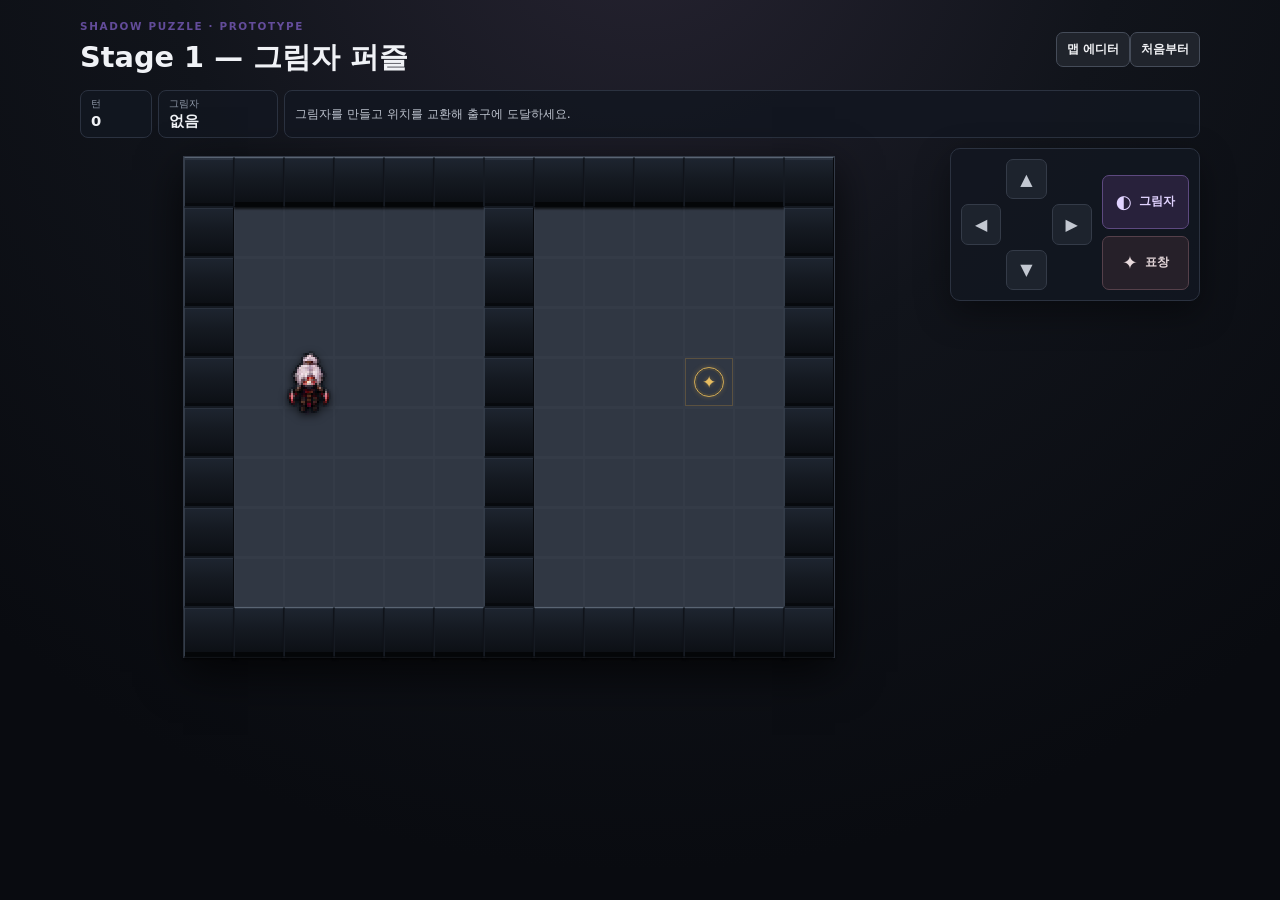
==== index.html @ 049d3476 "Center left-facing mobile sprites" ====
<!doctype html>
<html lang="ko">
<head>
  <meta charset="utf-8">
  <meta name="viewport" content="width=device-width, initial-scale=1">
  <meta name="theme-color" content="#11131a">
  <title>그림자 퍼즐 — Stage 1</title>
  <link rel="stylesheet" href="style-v30.css">
  <link rel="stylesheet" href="animation-v1.css?v=5">
  <link rel="stylesheet" href="game-ui-v1.css?v=6">
</head>
<body>
  <main class="app">
    <header>
      <div>
        <p class="eyebrow">SHADOW PUZZLE · PROTOTYPE</p>
        <h1 id="stageTitle">Stage 1 — 장애물 장벽</h1>
      </div>
      <div class="header-actions"><a class="ghost nav-link" href="editor.html">맵 에디터</a><button id="restoreStagesButton" class="ghost" hidden>기본 스테이지 복원</button><button id="resetButton" class="ghost">처음부터</button></div>
    </header>

    <section class="status" aria-live="polite">
      <div><span>턴</span><strong id="turnCount">0</strong></div>
      <div><span>그림자</span><strong id="shadowTurns">없음</strong></div>
      <div class="message" id="message">걸어서는 나갈 수 없습니다. 그림자를 만들어 보세요.</div>
    </section>

    <div class="layout">
      <section class="board-panel">
        <div id="board" class="board" role="grid" aria-label="Stage 1 격자"></div>
      </section>

      <aside class="controls">
        <section class="play-controls">
          <div class="mobile-control-deck">
            <div class="movement-side">
              <div class="movement-pad">
                <button class="move-up" data-move="up" aria-label="위로 이동">▲</button>
                <button class="move-left" data-move="left" aria-label="왼쪽으로 이동">◀</button>
                <button class="move-right" data-move="right" aria-label="오른쪽으로 이동">▶</button>
                <button class="move-down" data-move="down" aria-label="아래로 이동">▼</button>
              </div>
            </div>
            <div class="skills-side">
              <div class="skill-pad">
                <button id="shadowButton" class="primary shadow-action" aria-label="그림자 행동"><strong aria-hidden="true">◐</strong><span>그림자</span></button>
                <button id="shurikenButton" class="skill-slot shuriken-action" aria-label="바라보는 방향으로 표창 던지기"><strong aria-hidden="true">✦</strong><span>표창</span></button>
              </div>
            </div>
          </div>
          <button id="cancelShadowButton" class="cancel-shadow" hidden aria-hidden="true">생성 취소</button>
          <button id="swapButton" hidden disabled aria-hidden="true">그림자와 스왑</button>
        </section>
      </aside>
    </div>
  </main>
  <div id="gameOverModal" class="game-over-modal" hidden>
    <section class="game-over-card" role="dialog" aria-modal="true" aria-labelledby="gameOverTitle">
      <p class="eyebrow">NO ROUTE REMAINS</p>
      <h2 id="gameOverTitle">게임 오버</h2>
      <p>현재 위치와 남은 그림자 행동으로는 출구에 도달할 수 없습니다.</p>
      <div class="game-over-actions">
        <button id="restartGameButton" class="primary">재시작</button>
        <button id="endGameButton">종료</button>
      </div>
    </section>
  </div>
  <script src="game-v34.js?v=17"></script>
</body>
</html>
---- style-v30.css ----
:root{color-scheme:dark;--bg:#242936;--panel:#343b4d;--line:#596378;--text:#ffffff;--muted:#c5ccda;--purple:#9b7cff;--purple2:#5c42bd;--cyan:#5ce1e6;--gold:#ffd166;--cell:min(6.6vw,52px)}*{box-sizing:border-box}body{margin:0;min-height:100vh;background:radial-gradient(circle at 50% -20%,#62587e 0,#394052 42%,var(--bg) 82%);color:var(--text);font-family:Inter,Pretendard,"Noto Sans KR",system-ui,sans-serif}.app{width:min(1180px,94vw);margin:auto;padding:32px 0 48px}header{display:flex;align-items:end;justify-content:space-between;gap:20px;margin-bottom:20px}.eyebrow{margin:0 0 6px;color:var(--purple);font-size:.75rem;font-weight:800;letter-spacing:.16em}h1{margin:0;font-size:clamp(1.45rem,3vw,2.35rem)}button{border:1px solid var(--line);border-radius:10px;background:#465064;color:var(--text);padding:12px 14px;font:inherit;font-weight:750;cursor:pointer;transition:.15s}button:hover:not(:disabled){border-color:#777f96;transform:translateY(-1px)}button:disabled{opacity:.36;cursor:not-allowed}.ghost{background:transparent}.primary{background:linear-gradient(135deg,var(--purple2),#7659df);border-color:#9b7cff}.primary.active{box-shadow:0 0 0 3px #9b7cff44}.status{display:grid;grid-template-columns:100px 130px 1fr;gap:10px;margin-bottom:16px}.status>div{min-height:58px;padding:10px 14px;border:1px solid var(--line);border-radius:12px;background:#3a4255ee}.status span{display:block;color:var(--muted);font-size:.72rem}.status strong{font-size:1.15rem}.status .message{display:flex;align-items:center;color:#dfe3ee}.layout{display:grid;grid-template-columns:minmax(0,1fr) 300px;gap:18px}.board-panel,.controls section{border:1px solid var(--line);border-radius:16px;background:#303749f2;box-shadow:0 18px 60px #0005}.board-panel{padding:16px;overflow:auto}.board{display:grid;grid-template-columns:repeat(13,var(--cell));grid-template-rows:repeat(10,var(--cell));width:max-content;margin:auto;border:1px solid #737e94;background:#252b38}.cell{position:relative;width:var(--cell);height:var(--cell);border:1px solid #4d586d;background:#3d465a;display:grid;place-items:center}.cell.wall{background:linear-gradient(145deg,#737d91,#555f73);box-shadow:inset 0 0 0 2px #8993a7}.cell.obstacle:before{content:"";width:65%;height:65%;border-radius:8px;background:repeating-linear-gradient(45deg,#8b5e34 0 6px,#6f4628 6px 12px);border:2px solid #b9824c}.cell.goal{background:radial-gradient(circle,#ffd16688,#3d465a 68%)}.cell.goal:after{content:"✦";color:var(--gold);font-size:calc(var(--cell)*.55)}.cell.candidate{cursor:pointer;background:#625494}.cell.candidate:after{content:"";width:32%;height:32%;border:2px solid #b8a7ff;border-radius:50%;box-shadow:0 0 14px var(--purple)}.cell.invalid{background:#4a3b48}.cell.player:after,.cell.shadow:before{position:absolute;display:grid;place-items:center;border-radius:50%;font-weight:900}.cell.player:after{content:"P";width:62%;height:62%;background:var(--cyan);color:#062d30;box-shadow:0 0 18px #5ce1e688;z-index:2}.cell.shadow:before{content:"S";width:58%;height:58%;background:#8f6cff;color:white;box-shadow:0 0 18px #9b7cffaa;z-index:1}.legend{display:flex;justify-content:center;gap:18px;flex-wrap:wrap;padding-top:14px;color:var(--muted);font-size:.82rem}.legend i{display:inline-block;width:10px;height:10px;border-radius:50%;margin-right:6px}.player-dot{background:var(--cyan)}.shadow-dot{background:var(--purple)}.obstacle-dot{background:#9b693d}.goal-dot{background:var(--gold)}.controls{display:flex;flex-direction:column;gap:14px}.controls section{padding:18px}.controls h2{font-size:1rem;margin:0 0 12px}.controls p,.rules li{color:var(--muted);font-size:.8rem;line-height:1.55}.controls button{width:100%;margin-bottom:8px}.dpad{display:grid;grid-template-columns:repeat(3,1fr);gap:6px}.dpad button{margin:0;aspect-ratio:1}.dpad button:nth-child(1){grid-column:2}.dpad button:nth-child(2){grid-column:1;grid-row:2}.dpad button:nth-child(3){grid-column:2;grid-row:2}.dpad button:nth-child(4){grid-column:3;grid-row:2}.rules ul{margin:0;padding-left:18px}.cleared .board{box-shadow:0 0 45px #ffd16655}@media(max-width:820px){.layout{grid-template-columns:1fr}.controls{display:grid;grid-template-columns:1fr 1fr}.rules{grid-column:1/-1}:root{--cell:min(7vw,48px)}}@media(max-width:560px){.app{width:96vw;padding-top:18px}.status{grid-template-columns:1fr 1fr}.status .message{grid-column:1/-1}.controls{grid-template-columns:1fr}.rules{grid-column:auto}:root{--cell:7.15vw}.board-panel{padding:8px}.legend{gap:10px}header{align-items:center}}\n.header-actions{display:flex;align-items:center;gap:8px}.nav-link{display:inline-block;border:1px solid var(--line);border-radius:10px;color:var(--text);padding:12px 14px;font-weight:750;text-decoration:none;transition:.15s}.nav-link:hover{border-color:#777f96;transform:translateY(-1px)}\n\n.cell.target-cursor{z-index:3;box-shadow:inset 0 0 0 4px #ffffff,0 0 16px #ffffffaa}.cell.target-cursor:before{content:"";position:absolute;width:58%;height:58%;border:3px solid #fff;border-radius:5px;background:transparent;z-index:4;pointer-events:none}\n
.game-over-modal{position:fixed;inset:0;z-index:20;display:grid;place-items:center;padding:20px;background:#111827cc;backdrop-filter:blur(8px)}
.game-over-modal[hidden]{display:none}
.game-over-card{width:min(430px,92vw);padding:28px;border:1px solid #77839a;border-radius:18px;background:#303749;box-shadow:0 24px 80px #0008;text-align:center}
.game-over-card h2{margin:4px 0 10px;font-size:2rem}.game-over-card>p:not(.eyebrow){color:var(--muted);line-height:1.6}
.game-over-actions{display:grid;grid-template-columns:1fr 1fr;gap:10px;margin-top:22px}

.board-panel{position:relative}
.board-panel .game-over-modal{position:absolute;inset:0;z-index:20;display:grid;place-items:center;padding:20px;border-radius:16px;background:#111827d9;backdrop-filter:blur(7px)}
.board-panel .game-over-modal[hidden]{display:none}
.board-panel .game-over-card{margin:auto;transform:none}

.board-panel .game-over-modal{background:#11182773;backdrop-filter:blur(2px)}
.board-panel .game-over-card{width:calc(var(--cell)*6);height:calc(var(--cell)*4);min-width:0;padding:18px;display:flex;flex-direction:column;justify-content:center}
.board-panel .game-over-card .eyebrow{display:none}
.board-panel .game-over-card h2{margin:0 0 5px;font-size:clamp(1rem,calc(var(--cell)*.38),1.35rem)}
.board-panel .game-over-card>p:not(.eyebrow){margin:0;color:var(--muted);font-size:clamp(.63rem,calc(var(--cell)*.18),.76rem);line-height:1.3}
.board-panel .game-over-actions{grid-template-columns:1fr 1fr;gap:6px;margin-top:9px}
.board-panel .game-over-actions button{padding:7px 5px;border-radius:7px;font-size:clamp(.65rem,calc(var(--cell)*.19),.8rem)}

.control-pad{display:grid;grid-template-columns:repeat(3,1fr);grid-template-rows:repeat(3,1fr);gap:7px;width:100%;max-width:260px;margin:0 auto 10px}
.control-pad button{margin:0;min-width:0;aspect-ratio:1;padding:8px;font-size:1.05rem;touch-action:manipulation}
.control-pad .move-up{grid-column:2;grid-row:1}
.control-pad .move-left{grid-column:1;grid-row:2}
.control-pad .shadow-action{grid-column:2;grid-row:2;font-size:.78rem;line-height:1.2}
.control-pad .move-right{grid-column:3;grid-row:2}
.control-pad .move-down{grid-column:2;grid-row:3}
.play-controls .cancel-shadow{margin-top:2px}
@media(max-width:820px){.controls{display:block}.controls .play-controls{max-width:430px;margin:0 auto 14px}.control-pad{max-width:310px}.control-pad button{font-size:1.25rem}.control-pad .shadow-action{font-size:.9rem}.controls .rules{max-width:430px;margin:auto}}
@media(max-width:560px){.control-pad{width:min(78vw,300px);gap:8px}.control-pad button{min-height:58px}.play-controls{padding:14px!important}}

.mobile-control-deck{display:grid;grid-template-columns:1fr 1fr;gap:18px;align-items:end;padding:10px;border:1px solid var(--line);border-radius:14px;background:#283043}
.movement-side,.skills-side{min-width:0}.control-label{display:block;margin-bottom:7px;color:var(--muted);font-size:.72rem;text-align:center}
.movement-pad{display:grid;grid-template-columns:repeat(3,1fr);grid-template-rows:repeat(3,1fr);gap:5px;max-width:210px;margin:auto}
.movement-pad button{margin:0;padding:6px;aspect-ratio:1;min-width:0;touch-action:manipulation}
.movement-pad .move-up{grid-column:2;grid-row:1}.movement-pad .move-left{grid-column:1;grid-row:2}.movement-pad .move-right{grid-column:3;grid-row:2}.movement-pad .move-down{grid-column:2;grid-row:3}
.skill-pad{display:grid;grid-template-columns:repeat(2,1fr);grid-template-rows:repeat(2,1fr);gap:8px;max-width:180px;margin:auto}
.skill-pad button{margin:0;padding:6px;aspect-ratio:1;min-width:0;touch-action:manipulation}
.skill-pad .shadow-action{display:flex;flex-direction:column;align-items:center;justify-content:center;gap:2px;font-size:.7rem;line-height:1.1}
.skill-pad .shadow-action strong{font-size:1rem}.skill-pad .shadow-action span{font-size:.67rem}
.skill-pad .locked{background:#343b49;color:#727b8e;border-style:dashed;opacity:.55}
@media(max-width:820px){.controls .play-controls{max-width:640px}.mobile-control-deck{gap:clamp(18px,9vw,70px);padding:14px clamp(12px,5vw,34px)}.movement-pad{max-width:230px}.skill-pad{max-width:200px}}
@media(max-width:560px){.mobile-control-deck{gap:24px;padding:12px 14px}.movement-pad{width:38vw}.skill-pad{width:32vw;gap:7px}.movement-pad button{min-height:0;font-size:1rem}.skill-pad button{min-height:0}.play-controls>p{text-align:center}}

.cell.player:after{content:"";width:94%;height:94%;border-radius:0;background:transparent url("assets/player.png") center/contain no-repeat;box-shadow:none;image-rendering:pixelated;filter:drop-shadow(0 2px 4px #0009)}

/* Stage palette: teal floor separates the black, white, and red character sprite. */
.board{background:#18343b;border-color:#6f9aa0}
.cell{background:#3f7479;border-color:#5e8f93}
.cell.wall{background:linear-gradient(145deg,#304b57,#1c3039);box-shadow:inset 0 0 0 2px #466572}
.cell.goal{background:radial-gradient(circle,#ffd166a8,#3f7479 68%)}
.cell.candidate{background:#665aa0}
.cell.invalid{background:#55444e}

.cell.shadow:before{content:"";width:94%;height:94%;border-radius:0;background:transparent url("assets/shadow.png") center/contain no-repeat;box-shadow:none;image-rendering:pixelated;filter:drop-shadow(0 2px 5px #32105ccc)}

.cell.shadow:before{display:none!important;content:none!important}
.cell .entity-sprite{position:absolute;inset:3%;width:94%;height:94%;object-fit:contain;z-index:2;pointer-events:none;user-select:none;image-rendering:pixelated}
.cell .shadow-sprite{filter:drop-shadow(0 2px 5px #32105ccc)}

/* Brighter, more saturated stage palette. */
.board{background:#236879;border-color:#9ad9dc}
.cell{background:#58aeb2;border-color:#82c8ca}
.cell.wall{background:linear-gradient(145deg,#4d8191,#285666);box-shadow:inset 0 0 0 2px #69a0ad}
.cell.goal{background:radial-gradient(circle,#ffe07abf,#58aeb2 68%)}
.cell.candidate{background:#8069cf;border-color:#ad9bea}
.cell.invalid{background:#765763;border-color:#9b7883}

/* Light gameplay theme: removes the overall dark-filter impression. */
:root{--bg:#dcebef;--panel:#edf6f7;--line:#9ebbc2;--text:#17242d;--muted:#526a75}
body{background:radial-gradient(circle at 50% -20%,#ffffff 0,#dcecef 48%,#c9dde2 100%);color:var(--text)}
.status>div,.board-panel,.controls section{background:#edf6f7f2;border-color:#a7c5ca;box-shadow:0 12px 35px #56768026}
.status .message{color:#263a44}
button,.nav-link{background:#d7e7ea;color:#20313a;border-color:#9db9bf}
button:hover:not(:disabled),.nav-link:hover{border-color:#638892}
.ghost{background:#eef7f8}
.board-panel{background:#e4f2f3}
.board{background:#3c8d98;border-color:#bfe8e8;box-shadow:0 8px 24px #315e6826}
.cell{background:#80d1ce;border-color:#a9e2df}
.cell.wall{background:linear-gradient(145deg,#75aebb,#527f8d);box-shadow:inset 0 0 0 2px #94c5ce}
.cell.goal{background:radial-gradient(circle,#ffe584e6,#80d1ce 70%)}
.cell.candidate{background:#a38ae6;border-color:#c9b9f2}
.cell.invalid{background:#a77b86;border-color:#c69da6}
.mobile-control-deck{background:#d8e9eb;border-color:#a6c2c7}
.skill-pad .locked{background:#c6d8dc;color:#789099}
.legend{color:#526a75}

html,body{background:transparent!important}
.board-panel{background:transparent!important;box-shadow:none!important}

/* Restore the light page and board panel backgrounds. */
html{background:#c9dde2!important}
body{background:radial-gradient(circle at 50% -20%,#ffffff 0,#dcecef 48%,#c9dde2 100%)!important}
.board-panel{background:#e4f2f3!important;box-shadow:0 12px 35px #56768026!important}

/* Explicit render order: player > shadow > goal > obstacle > wall > floor. */
.cell{position:relative;z-index:1}
.cell.wall{z-index:2}
.cell.obstacle{z-index:3}
.cell.goal{z-index:4}
.cell.shadow{z-index:5}
.cell.player{z-index:6}
.cell.obstacle:before{z-index:31}
.cell.goal:after{z-index:41}
.cell .shadow-sprite{z-index:51}
.cell.player:after{z-index:61}
.cell.target-cursor{z-index:7}

/* Grid cells use disabled only to block clicks; they must remain fully opaque. */
.board .cell:disabled{opacity:1}
.board .cell.player:after,.board .cell .entity-sprite,.board .cell.goal:after,.board .cell.obstacle:before{opacity:1}

/* Neutral dark-dungeon palette. */
:root{--bg:#0e1015;--panel:#1b1f28;--line:#3b414d;--text:#f1f2f5;--muted:#a7adba}
html{background:#0e1015!important}
body{background:radial-gradient(circle at 50% -15%,#292633 0,#171920 42%,#0e1015 100%)!important;color:var(--text)}
.status>div,.controls section{background:#1b1f28f2;border-color:#3b414d;box-shadow:0 14px 38px #0006}
.status .message{color:#e1e3e8}
.board-panel{background:#171a21!important;border-color:#3b414d!important;box-shadow:0 18px 55px #0008!important}
.board{background:#090b0f;border-color:#505765;box-shadow:0 10px 30px #0009}
.cell{background:#383d48;border-color:#4b515e}
.cell.wall{background:linear-gradient(145deg,#292e38,#15181e);box-shadow:inset 0 0 0 2px #343a45}
.cell.obstacle:before{background:repeating-linear-gradient(45deg,#85552f 0 6px,#5e3922 6px 12px);border-color:#b87a43;box-shadow:0 2px 7px #0008}
.cell.goal{background:radial-gradient(circle,#d6a83d99,#383d48 68%)}
.cell.goal:after{color:#ffd56a;text-shadow:0 0 10px #d99a31}
.cell.candidate{background:#5b468d;border-color:#846cc0}
.cell.invalid{background:#49373d;border-color:#664950}
button,.nav-link{background:#292e38;color:#f1f2f5;border-color:#454c59}
button:hover:not(:disabled),.nav-link:hover{border-color:#7b8495}
.ghost{background:#20242c}
.mobile-control-deck{background:#151920;border-color:#383e49}
.skill-pad .locked{background:#242933;color:#697181;border-color:#414754}
.legend,.controls p,.rules li{color:#a7adba}

.cell.obstacle:before{display:none!important;content:none!important}
.cell .obstacle-sprite{inset:5%;width:90%;height:90%;z-index:31;filter:drop-shadow(0 3px 4px #0009)}

.cell.goal:after{display:none!important;content:none!important}
.cell .goal-sprite{inset:2%;width:96%;height:96%;z-index:41;filter:drop-shadow(0 0 7px #ffb000aa)}
.legend .legend-sprite{width:28px;height:28px;margin-right:6px;object-fit:contain;vertical-align:middle;border-radius:0;image-rendering:pixelated}
.legend span{display:inline-flex;align-items:center}


/* v30: increase wall/floor separation while preserving the neutral dungeon palette. */
.board{
  background:#07090d;
  border-color:#5b6370;
}
.cell{
  background:#424955;
  border-color:#596270;
  box-shadow:inset 0 1px 0 #65707d33;
}
.cell.wall{
  background:linear-gradient(145deg,#1d222a 0%,#0b0e13 72%);
  border-color:#303640;
  box-shadow:
    inset 0 0 0 2px #2d343e,
    inset 0 3px 0 #414955,
    0 3px 7px #000b;
}
.cell.goal{
  background:radial-gradient(circle,#d6a83d99,#424955 68%);
}
---- animation-v1.css ----
/* Sprite and effect layers for v34. The board tiles remain static underneath. */
.board{
  position:relative;
  isolation:isolate;
}
.entity-layer,.effect-layer{
  position:absolute;
  inset:0;
  pointer-events:none;
}
.entity-layer{z-index:80}
.effect-layer{z-index:90;overflow:visible}

.actor,.cell-effect,.projectile{
  position:absolute;
  width:var(--cell);
  height:var(--cell);
  background-repeat:no-repeat;
  image-rendering:pixelated;
  transform-origin:center;
  will-change:transform,opacity,background-position;
  pointer-events:none;
}
.actor{
  z-index:2;
  image-rendering:pixelated;
  filter:drop-shadow(0 2px 4px #000b);
}
.shadow-actor{
  z-index:1;
  opacity:.82;
  filter:grayscale(1) sepia(1) hue-rotate(222deg) saturate(5.5) brightness(.73) drop-shadow(0 2px 6px #6b2bbdcc);
}
.shadow-legend{
  opacity:.82;
  filter:grayscale(1) sepia(1) hue-rotate(222deg) saturate(5.5) brightness(.73) drop-shadow(0 1px 3px #6b2bbdcc);
}
.cell-effect{z-index:5}
.projectile{z-index:6}

.idle-animation{
  animation:none;
  background-position-x:0%!important;
}
.manual-animation{animation:none!important}
@keyframes swap-flicker{
  0%,100%{opacity:1;transform:scale(1)}
  45%{opacity:.12;transform:scale(.72)}
  55%{opacity:.18;transform:scale(1.12)}
}
.swap-flicker{animation:swap-flicker 240ms ease-in-out both!important}

/* Disable the legacy single-image player; v34 draws actors in the entity layer. */
.cell.player:after,.cell.shadow:before{display:none!important;content:none!important}

.skill-pad .shuriken-action{
  display:flex;
  flex-direction:column;
  align-items:center;
  justify-content:center;
  gap:2px;
  background:linear-gradient(135deg,#702b35,#a83943);
  border-color:#cf5962;
  color:#fff;
  font-size:.7rem;
  line-height:1.1;
}
.skill-pad .shuriken-action strong{font-size:1rem}
.skill-pad .shuriken-action span{font-size:.67rem}

@media(prefers-reduced-motion:reduce){
  .idle-animation{animation:none}
  .swap-flicker{animation-duration:1ms!important}
}
---- game-ui-v1.css ----
:root{
  --bg:#090b10;
  --panel:#121620;
  --line:#2b3240;
  --text:#f0f2f6;
  --muted:#8f98a8;
  --purple:#9a72ee;
  --purple2:#50388f;
  --gold:#e5b84f;
  --cell:min(4.4vw,50px);
}

html{background:#090b10!important}
body{
  background:
    radial-gradient(circle at 50% -12%,#262331 0,#11141b 40%,#090b10 82%)!important;
  color:var(--text);
}
.app{width:min(1120px,96vw);padding:20px 0 32px}
header{align-items:center;margin-bottom:12px}
.eyebrow{font-size:.65rem;color:#9a72ee99}
h1{font-size:clamp(1.15rem,2.4vw,1.8rem)}
.header-actions{gap:6px}
.header-actions button,.header-actions .nav-link{padding:8px 10px;border-radius:7px;font-size:.78rem}

.status{
  grid-template-columns:72px 120px minmax(0,1fr);
  gap:6px;
  margin-bottom:10px;
}
.status>div{
  min-height:42px;
  padding:6px 10px;
  border-color:#2b3240;
  border-radius:8px;
  background:#121620e8;
  box-shadow:none;
}
.status span{font-size:.64rem}
.status strong{font-size:.92rem}
.status .message{font-size:.78rem;color:#bdc3ce;white-space:nowrap;overflow:hidden;text-overflow:ellipsis}

.layout{grid-template-columns:minmax(0,1fr) 250px;gap:12px;align-items:start}
.board-panel{
  padding:8px!important;
  overflow:visible;
  border:0!important;
  border-radius:8px!important;
  background:transparent!important;
  box-shadow:none!important;
}
.board{
  border:1px solid #343b48;
  background:#080a0e;
  box-shadow:0 14px 42px #000b;
}
.cell{
  border:1px solid #343b47;
  border-radius:0;
  background:#303743;
  box-shadow:inset 0 1px 0 #7a84920d;
}
.cell.wall{
  border-color:#151a22;
  background:linear-gradient(180deg,#1e2530 0,#151a22 42%,#0b0e13 100%);
  box-shadow:inset 0 1px 0 #6671802e,inset 0 -3px 0 #05070a99;
}
.cell.wall-edge-top{border-top-color:#596473;box-shadow:inset 0 2px 0 #5864743d,inset 0 -3px 0 #05070a99}
.cell.wall-edge-bottom{border-bottom-color:#05070a;box-shadow:inset 0 1px 0 #6671802e,inset 0 -4px 0 #030406cc,0 2px 2px #000b}
.cell.wall-edge-left{border-left-color:#343d4a}
.cell.wall-edge-right{border-right-color:#07090d}

/* One-tile goal: a quiet gold rune cut into the same stone as the floor. */
.cell.goal{background:#303743;box-shadow:inset 0 0 0 1px #9b783e66}
.cell.goal:before{
  content:""!important;
  display:block!important;
  position:absolute;
  z-index:20;
  width:58%;height:58%;
  border:1px solid #d7ae55;
  border-radius:50%;
  background:radial-gradient(circle,#e8c36930 0 15%,transparent 18% 100%);
  box-shadow:0 0 5px #d2a64b4d,inset 0 0 0 2px #8b6c3138;
}
.cell.goal:after{
  content:"✦"!important;
  display:grid!important;
  place-items:center;
  position:absolute;
  z-index:21;
  width:100%;height:100%;
  color:#e7bd61;
  background:transparent!important;
  font-size:calc(var(--cell)*.34);
  text-shadow:0 0 4px #d6a74866;
}

.cell.candidate{
  border-color:#4b4166;
  background:#303743;
  box-shadow:inset 0 0 0 999px #9569dd26;
}
.cell.candidate:not(.goal):after{display:none!important;content:none!important}
.cell.invalid{background:#292f3a;border-color:#333a46}
.cell.target-cursor{
  z-index:7;
  border-color:#c3a5ff;
  background:#3b3650;
  box-shadow:inset 0 0 0 1px #c3a5ff,inset 0 0 0 999px #9569dd38,0 0 7px #9968e675;
}
.cell.target-cursor:not(.goal):before{display:none!important;content:none!important}

/* Sprites are visual overlays: logical occupancy remains exactly one tile. */
.actor{
  width:64px;
  height:64px;
  margin-left:calc(var(--cell)/2 - 32px);
  margin-top:calc(var(--cell) - 56px);
  transform-origin:32px 56px;
  image-rendering:pixelated;
  filter:drop-shadow(0 3px 4px #000c);
}
.shadow-actor{
  opacity:1;
  filter:grayscale(1) sepia(1) hue-rotate(222deg) saturate(5.2) brightness(.75) drop-shadow(0 3px 6px #7437c9b8);
}

.cell .obstacle-sprite{inset:4%;width:92%;height:92%;filter:brightness(1.16) saturate(.72) drop-shadow(0 3px 2px #000b)}
.cell.player,.cell.shadow{z-index:1}

.controls{gap:0}
.controls section{
  padding:10px;
  border-color:#2b3240;
  border-radius:10px;
  background:#121620e8;
  box-shadow:0 12px 34px #0006;
}
.mobile-control-deck{
  grid-template-columns:1.2fr .8fr;
  gap:10px;
  padding:0;
  border:0;
  border-radius:0;
  background:transparent;
}
.movement-pad{max-width:168px;gap:5px}
.movement-pad button,.skill-pad button{
  border-color:#343b48;
  border-radius:7px;
  background:#1d232d;
  box-shadow:none;
}
.movement-pad button{color:#c3c8d1}
.movement-pad button{touch-action:none;user-select:none;-webkit-user-select:none;-webkit-touch-callout:none}
.skill-pad{grid-template-columns:1fr;grid-template-rows:1fr 1fr;max-width:92px;gap:7px}
.skill-pad .shadow-action,.skill-pad .shuriken-action{
  aspect-ratio:auto;
  min-height:54px;
  flex-direction:row;
  gap:7px;
  font-size:.76rem;
}
.skill-pad .shadow-action{background:#28213b;border-color:#5d497f;color:#e1d3ff}
.skill-pad .shadow-action.active{
  border-color:#b792ff;
  background:#392958;
  box-shadow:0 0 0 1px #a87cff,0 0 12px #8c5dde66;
}
.skill-pad .shuriken-action{background:#262029;border-color:#55404a;color:#e8dadd}
.skill-pad .shadow-action strong,.skill-pad .shuriken-action strong{font-size:1.15rem}
.skill-pad .shadow-action span,.skill-pad .shuriken-action span{font-size:.72rem}
.cancel-shadow{display:none!important}

@media(max-width:820px){
  :root{--cell:min(calc((100vw - 20px)/13),48px)}
  .actor{
    width:32px;
    height:32px;
    margin-left:calc(var(--cell)/2 - 16px);
    margin-top:calc(var(--cell) - 32px);
    transform-origin:16px 28px;
  }
  .actor.facing-left{margin-left:calc(var(--cell)/2 - 18px)}
  .app{width:100%;padding:12px 6px 20px}
  header{padding:0 4px}
  .layout{grid-template-columns:1fr;gap:8px}
  .board-panel{padding:4px!important}
  .controls .play-controls{width:min(390px,94vw);max-width:none;margin:0 auto}
  .mobile-control-deck{gap:22px;padding:0 14px}
  .movement-pad{width:min(37vw,158px)}
  .skill-pad{width:min(24vw,92px)}
}

@media(max-width:560px){
  :root{--cell:calc((100vw - 18px)/13)}
  .app{width:100%;padding-top:8px}
  header{margin-bottom:8px}
  .eyebrow{display:none}
  h1{font-size:1.02rem}
  .header-actions .nav-link{display:none}
  .status{grid-template-columns:58px 104px minmax(0,1fr);padding:0 3px;margin-bottom:5px}
  .status>div{min-height:36px;padding:4px 7px}
  .status span{font-size:.58rem}
  .status strong{font-size:.76rem}
  .status .message{grid-column:auto;font-size:.68rem}
  .board-panel{padding:0!important}
  .controls .play-controls{padding:8px 10px!important;margin-top:4px}
  .mobile-control-deck{gap:clamp(14px,8vw,34px);padding:0 12px}
  .movement-pad{width:34vw;max-width:140px}
  .movement-pad button{font-size:.82rem}
  .skill-pad{width:23vw;max-width:88px}
  .skill-pad .shadow-action,.skill-pad .shuriken-action{min-height:46px}
}
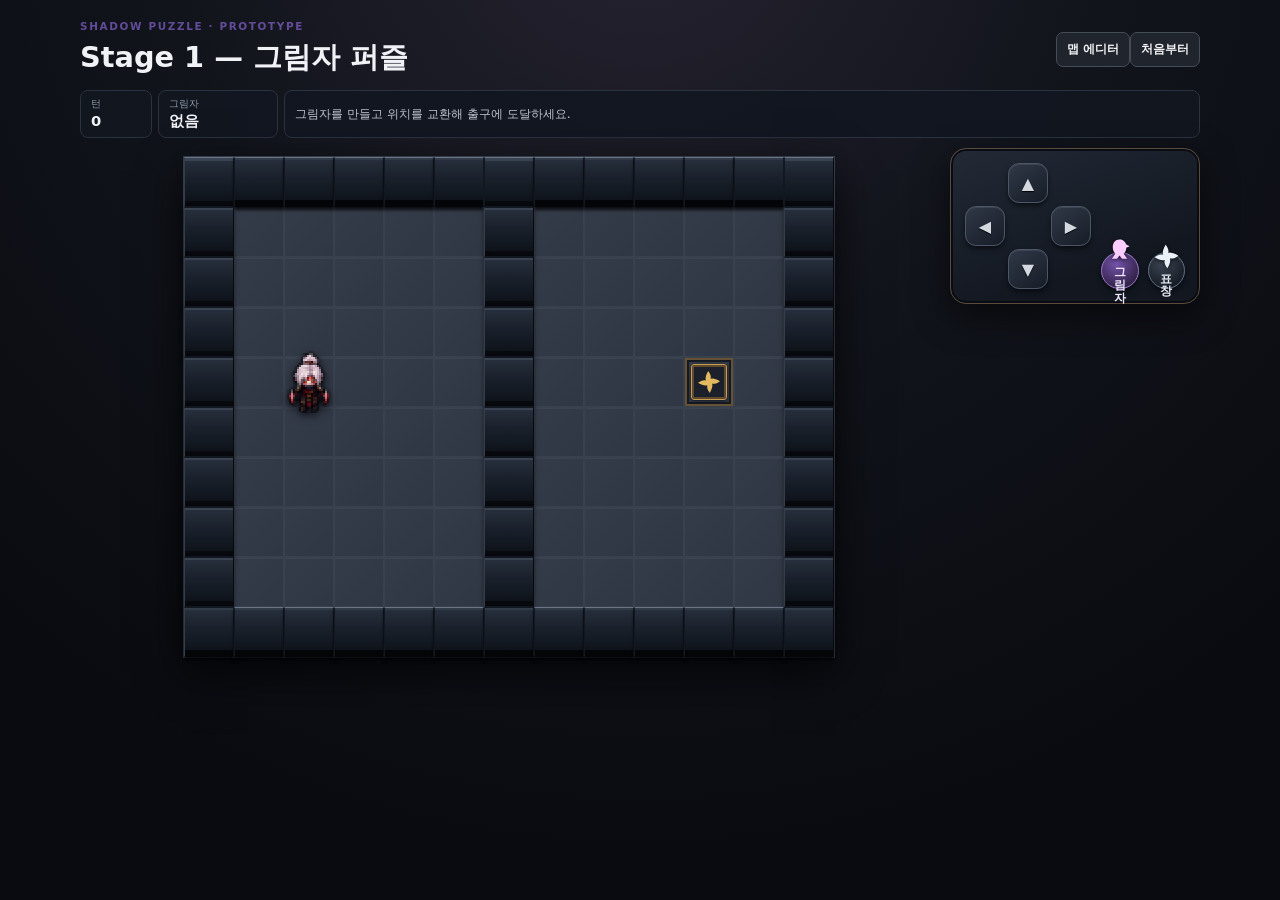
==== commit 3a970167: "Unify dungeon art and console-style controls" ====
--- a/index.html
+++ b/index.html
@@ -7,7 +7,7 @@
   <title>그림자 퍼즐 — Stage 1</title>
   <link rel="stylesheet" href="style-v30.css">
   <link rel="stylesheet" href="animation-v1.css?v=5">
-  <link rel="stylesheet" href="game-ui-v1.css?v=6">
+  <link rel="stylesheet" href="game-ui-v1.css?v=7">
 </head>
 <body>
   <main class="app">
@@ -43,8 +43,8 @@
             </div>
             <div class="skills-side">
               <div class="skill-pad">
-                <button id="shadowButton" class="primary shadow-action" aria-label="그림자 행동"><strong aria-hidden="true">◐</strong><span>그림자</span></button>
-                <button id="shurikenButton" class="skill-slot shuriken-action" aria-label="바라보는 방향으로 표창 던지기"><strong aria-hidden="true">✦</strong><span>표창</span></button>
+                <button id="shadowButton" class="primary shadow-action" aria-label="그림자 행동"><img class="skill-icon" src="assets/icons/shadow-mark.svg" alt=""><span>그림자</span></button>
+                <button id="shurikenButton" class="skill-slot shuriken-action" aria-label="바라보는 방향으로 표창 던지기"><img class="skill-icon" src="assets/icons/shuriken-mark.svg" alt=""><span>표창</span></button>
               </div>
             </div>
           </div>
@@ -65,6 +65,6 @@
       </div>
     </section>
   </div>
-  <script src="game-v34.js?v=17"></script>
+  <script src="game-v34.js?v=18"></script>
 </body>
 </html>
--- a/game-ui-v1.css
+++ b/game-ui-v1.css
@@ -55,45 +55,45 @@
   box-shadow:0 14px 42px #000b;
 }
 .cell{
-  border:1px solid #343b47;
+  border:1px solid #39414f;
   border-radius:0;
-  background:#303743;
-  box-shadow:inset 0 1px 0 #7a84920d;
+  background:linear-gradient(135deg,#343c49,#303744);
+  box-shadow:inset 0 1px 0 #8993a016;
 }
 .cell.wall{
-  border-color:#151a22;
-  background:linear-gradient(180deg,#1e2530 0,#151a22 42%,#0b0e13 100%);
-  box-shadow:inset 0 1px 0 #6671802e,inset 0 -3px 0 #05070a99;
-}
-.cell.wall-edge-top{border-top-color:#596473;box-shadow:inset 0 2px 0 #5864743d,inset 0 -3px 0 #05070a99}
-.cell.wall-edge-bottom{border-bottom-color:#05070a;box-shadow:inset 0 1px 0 #6671802e,inset 0 -4px 0 #030406cc,0 2px 2px #000b}
+  border-color:#121720;
+  background:linear-gradient(180deg,#27303d 0,#1b222d 38%,#0c1017 100%);
+  box-shadow:inset 0 2px 0 #7783943d,inset 0 -5px 0 #05070acc,0 3px 4px #0009;
+}
+.cell.wall-edge-top{border-top-color:#687587;box-shadow:inset 0 3px 0 #7b87983d,inset 0 -5px 0 #05070acc}
+.cell.wall-edge-bottom{border-bottom-color:#030509;box-shadow:inset 0 2px 0 #6671802e,inset 0 -6px 0 #030406e6,0 3px 3px #000c}
 .cell.wall-edge-left{border-left-color:#343d4a}
 .cell.wall-edge-right{border-right-color:#07090d}
 
 /* One-tile goal: a quiet gold rune cut into the same stone as the floor. */
-.cell.goal{background:#303743;box-shadow:inset 0 0 0 1px #9b783e66}
+.cell.goal{background:linear-gradient(135deg,#343c49,#303744);box-shadow:inset 0 0 0 2px #9b783e99,inset 0 0 0 4px #141923}
 .cell.goal:before{
   content:""!important;
   display:block!important;
   position:absolute;
   z-index:20;
-  width:58%;height:58%;
-  border:1px solid #d7ae55;
-  border-radius:50%;
-  background:radial-gradient(circle,#e8c36930 0 15%,transparent 18% 100%);
-  box-shadow:0 0 5px #d2a64b4d,inset 0 0 0 2px #8b6c3138;
+  width:72%;height:72%;
+  border:1px solid #c99d4d;
+  border-radius:3px;
+  background:#1b202a;
+  box-shadow:inset 0 0 0 2px #5f4a2d,0 1px 3px #0009;
 }
 .cell.goal:after{
-  content:"✦"!important;
-  display:grid!important;
-  place-items:center;
+  content:""!important;
+  display:block!important;
   position:absolute;
   z-index:21;
-  width:100%;height:100%;
-  color:#e7bd61;
-  background:transparent!important;
-  font-size:calc(var(--cell)*.34);
-  text-shadow:0 0 4px #d6a74866;
+  width:48%;height:48%;
+  color:#e3b85e;
+  background:#e3b85e!important;
+  -webkit-mask:url("assets/icons/shuriken-mark.svg") center/contain no-repeat;
+  mask:url("assets/icons/shuriken-mark.svg") center/contain no-repeat;
+  filter:drop-shadow(0 0 2px #d6a74855);
 }
 
 .cell.candidate{
@@ -126,16 +126,17 @@
   filter:grayscale(1) sepia(1) hue-rotate(222deg) saturate(5.2) brightness(.75) drop-shadow(0 3px 6px #7437c9b8);
 }
 
-.cell .obstacle-sprite{inset:4%;width:92%;height:92%;filter:brightness(1.16) saturate(.72) drop-shadow(0 3px 2px #000b)}
+.cell .obstacle-sprite{inset:1%;width:98%;height:98%;filter:drop-shadow(0 3px 2px #000c)}
 .cell.player,.cell.shadow{z-index:1}
 
 .controls{gap:0}
 .controls section{
-  padding:10px;
-  border-color:#2b3240;
-  border-radius:10px;
-  background:#121620e8;
-  box-shadow:0 12px 34px #0006;
+  position:relative;
+  padding:14px;
+  border:1px solid #5a4b3d;
+  border-radius:16px;
+  background:linear-gradient(160deg,#232a36,#121720 72%);
+  box-shadow:inset 0 0 0 2px #090c12,0 12px 34px #0008;
 }
 .mobile-control-deck{
   grid-template-columns:1.2fr .8fr;
@@ -145,33 +146,38 @@
   border-radius:0;
   background:transparent;
 }
-.movement-pad{max-width:168px;gap:5px}
+.movement-pad{max-width:168px;gap:3px}
 .movement-pad button,.skill-pad button{
-  border-color:#343b48;
-  border-radius:7px;
-  background:#1d232d;
-  box-shadow:none;
-}
-.movement-pad button{color:#c3c8d1}
+  border-color:#4b5666;
+  border-radius:11px;
+  background:linear-gradient(145deg,#303847,#171d27);
+  box-shadow:inset 0 1px 0 #8b95a52e,0 3px 5px #0008;
+}
+.movement-pad button{color:#d4d8df;text-shadow:0 1px 1px #000}
+.movement-pad button:active{transform:translateY(1px);background:#3a4454;box-shadow:inset 0 2px 4px #0008}
 .movement-pad button{touch-action:none;user-select:none;-webkit-user-select:none;-webkit-touch-callout:none}
-.skill-pad{grid-template-columns:1fr;grid-template-rows:1fr 1fr;max-width:92px;gap:7px}
+.skill-pad{grid-template-columns:repeat(2,1fr);grid-template-rows:1fr;max-width:190px;gap:9px}
 .skill-pad .shadow-action,.skill-pad .shuriken-action{
-  aspect-ratio:auto;
-  min-height:54px;
-  flex-direction:row;
-  gap:7px;
+  aspect-ratio:1;
+  min-height:0;
+  border-radius:50%;
+  flex-direction:column;
+  gap:3px;
   font-size:.76rem;
 }
-.skill-pad .shadow-action{background:#28213b;border-color:#5d497f;color:#e1d3ff}
+.skill-pad .shadow-action{background:radial-gradient(circle at 40% 30%,#7653ac,#35254e 70%);border-color:#9a78c7;color:#efe7ff}
 .skill-pad .shadow-action.active{
   border-color:#b792ff;
   background:#392958;
   box-shadow:0 0 0 1px #a87cff,0 0 12px #8c5dde66;
 }
-.skill-pad .shuriken-action{background:#262029;border-color:#55404a;color:#e8dadd}
+.skill-pad .shuriken-action{background:radial-gradient(circle at 40% 30%,#3b4553,#181e27 72%);border-color:#637081;color:#e8edf3}
 .skill-pad .shadow-action strong,.skill-pad .shuriken-action strong{font-size:1.15rem}
 .skill-pad .shadow-action span,.skill-pad .shuriken-action span{font-size:.72rem}
 .cancel-shadow{display:none!important}
+.skill-icon{width:27px;height:27px;display:block;color:inherit;object-fit:contain;filter:drop-shadow(0 1px 1px #000b)}
+.shadow-action .skill-icon{filter:brightness(0) saturate(100%) invert(82%) sepia(22%) saturate(1024%) hue-rotate(209deg) brightness(106%) drop-shadow(0 1px 2px #000b)}
+.shuriken-action .skill-icon{filter:brightness(0) saturate(100%) invert(91%) sepia(8%) saturate(187%) hue-rotate(176deg) brightness(102%) drop-shadow(0 1px 2px #000b)}
 
 @media(max-width:820px){
   :root{--cell:min(calc((100vw - 20px)/13),48px)}
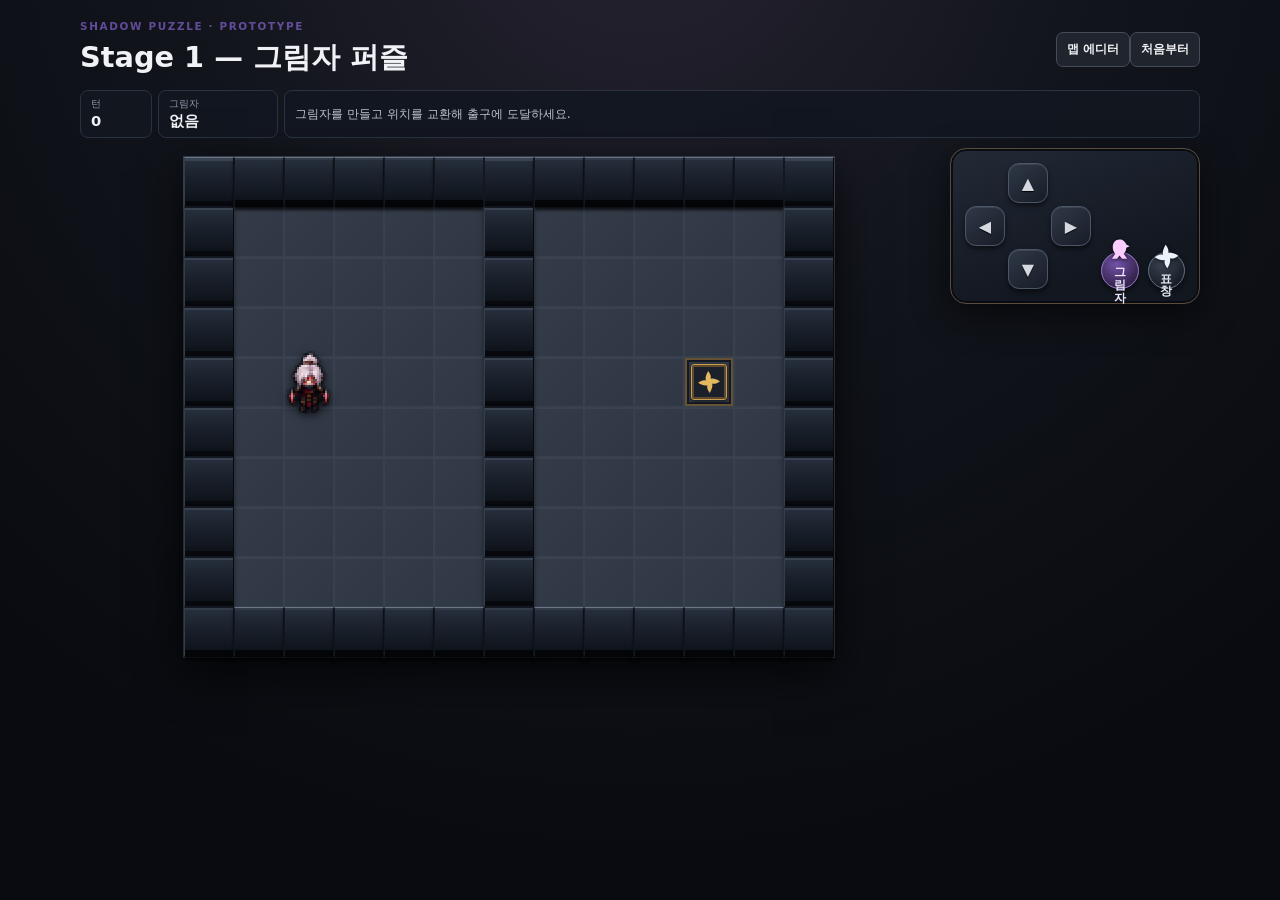
==== commit 40fd6f53: "Balance mobile console control proportions" ====
--- a/index.html
+++ b/index.html
@@ -7,7 +7,7 @@
   <title>그림자 퍼즐 — Stage 1</title>
   <link rel="stylesheet" href="style-v30.css">
   <link rel="stylesheet" href="animation-v1.css?v=5">
-  <link rel="stylesheet" href="game-ui-v1.css?v=7">
+  <link rel="stylesheet" href="game-ui-v1.css?v=8">
 </head>
 <body>
   <main class="app">
--- a/game-ui-v1.css
+++ b/game-ui-v1.css
@@ -194,9 +194,9 @@
   .layout{grid-template-columns:1fr;gap:8px}
   .board-panel{padding:4px!important}
   .controls .play-controls{width:min(390px,94vw);max-width:none;margin:0 auto}
-  .mobile-control-deck{gap:22px;padding:0 14px}
-  .movement-pad{width:min(37vw,158px)}
-  .skill-pad{width:min(24vw,92px)}
+  .mobile-control-deck{grid-template-columns:.9fr 1.1fr;gap:18px;padding:4px 14px}
+  .movement-pad{width:min(35vw,148px)}
+  .skill-pad{width:min(40vw,166px)}
 }
 
 @media(max-width:560px){
@@ -213,9 +213,8 @@
   .status .message{grid-column:auto;font-size:.68rem}
   .board-panel{padding:0!important}
   .controls .play-controls{padding:8px 10px!important;margin-top:4px}
-  .mobile-control-deck{gap:clamp(14px,8vw,34px);padding:0 12px}
+  .mobile-control-deck{gap:clamp(10px,4vw,18px);padding:3px 8px}
   .movement-pad{width:34vw;max-width:140px}
   .movement-pad button{font-size:.82rem}
-  .skill-pad{width:23vw;max-width:88px}
-  .skill-pad .shadow-action,.skill-pad .shuriken-action{min-height:46px}
-}
+  .skill-pad{width:40vw;max-width:164px}
+}
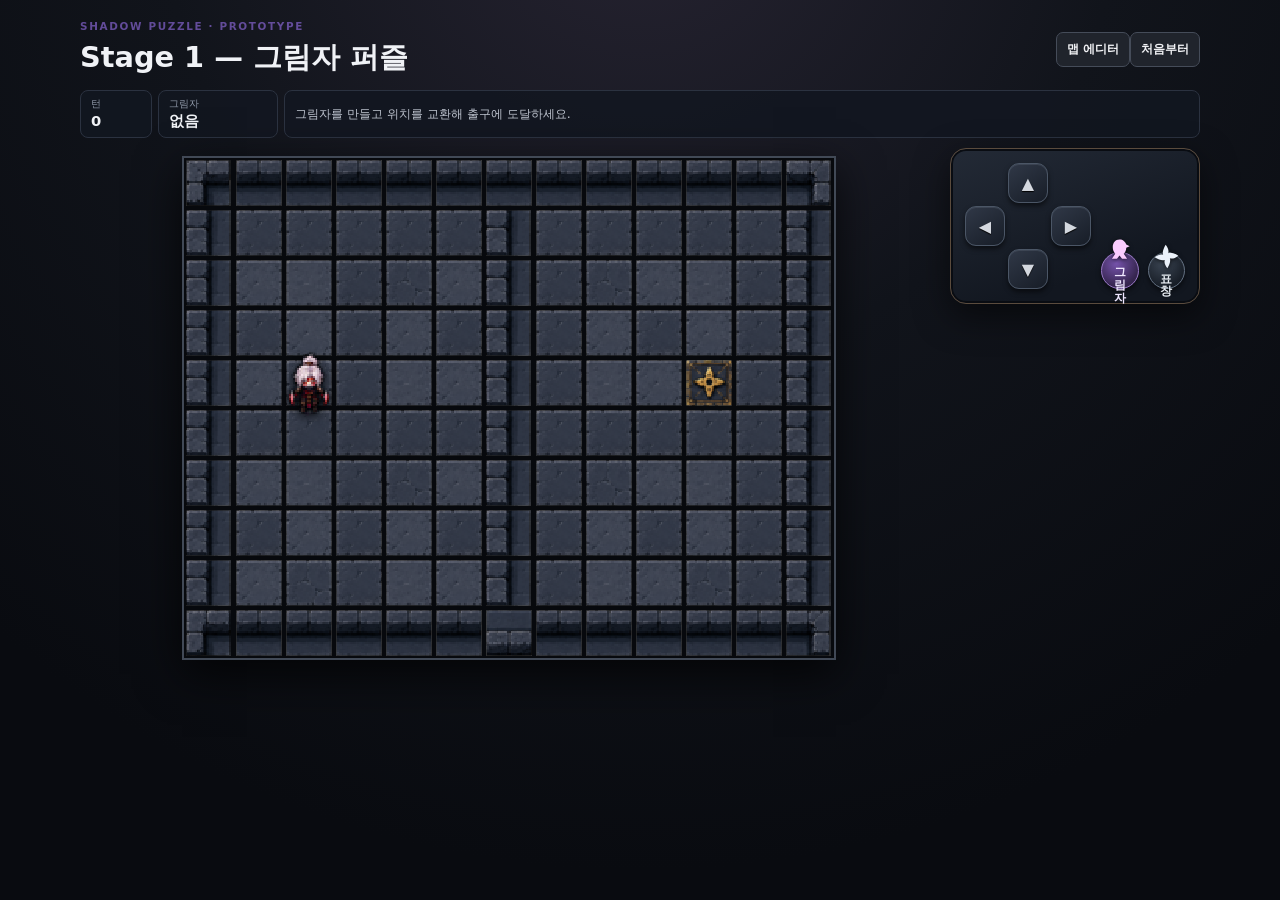
==== commit debba969: "Add unified dungeon tileset" ====
--- a/index.html
+++ b/index.html
@@ -7,7 +7,7 @@
   <title>그림자 퍼즐 — Stage 1</title>
   <link rel="stylesheet" href="style-v30.css">
   <link rel="stylesheet" href="animation-v1.css?v=5">
-  <link rel="stylesheet" href="game-ui-v1.css?v=8">
+  <link rel="stylesheet" href="game-ui-v1.css?v=9">
 </head>
 <body>
   <main class="app">
@@ -65,6 +65,6 @@
       </div>
     </section>
   </div>
-  <script src="game-v34.js?v=18"></script>
+  <script src="game-v34.js?v=19"></script>
 </body>
 </html>
--- a/game-ui-v1.css
+++ b/game-ui-v1.css
@@ -218,3 +218,53 @@
   .movement-pad button{font-size:.82rem}
   .skill-pad{width:40vw;max-width:164px}
 }
+
+/* v9: unified 32px environment tileset. State overlays stay in CSS; art does not. */
+.board{
+  gap:0;
+  border:2px solid #414956;
+  background:#07090d;
+}
+.cell.art-tile{
+  border:0;
+  border-radius:0;
+  background-color:transparent;
+  background-repeat:no-repeat;
+  box-shadow:none;
+  image-rendering:pixelated;
+}
+.cell.art-tile.wall,
+.cell.art-tile.obstacle,
+.cell.art-tile.goal{
+  border:0;
+  background-color:transparent;
+  box-shadow:none;
+}
+.cell.art-tile.wall-edge-top,
+.cell.art-tile.wall-edge-bottom,
+.cell.art-tile.wall-edge-left,
+.cell.art-tile.wall-edge-right{border:0;box-shadow:none}
+.cell.art-tile.goal:before,
+.cell.art-tile.goal:after{display:none!important;content:none!important}
+.cell.art-tile.candidate{
+  border:0;
+  background-color:#9569dd26;
+  background-blend-mode:screen;
+  box-shadow:inset 0 0 0 1px #75609270;
+}
+.cell.art-tile.invalid{
+  border:0;
+  background-color:#2a1d242e;
+  background-blend-mode:multiply;
+}
+.cell.art-tile.target-cursor{
+  border:0;
+  background-color:#9f78e140;
+  background-blend-mode:screen;
+  box-shadow:inset 0 0 0 2px #c3a5ff,0 0 8px #9968e675;
+}
+.cell.art-tile.target-cursor:before{display:none!important;content:none!important}
+.cleared .cell.art-tile.goal{
+  background-position:71.428571% 66.666667%!important;
+  filter:drop-shadow(0 0 5px #e5b84f99);
+}
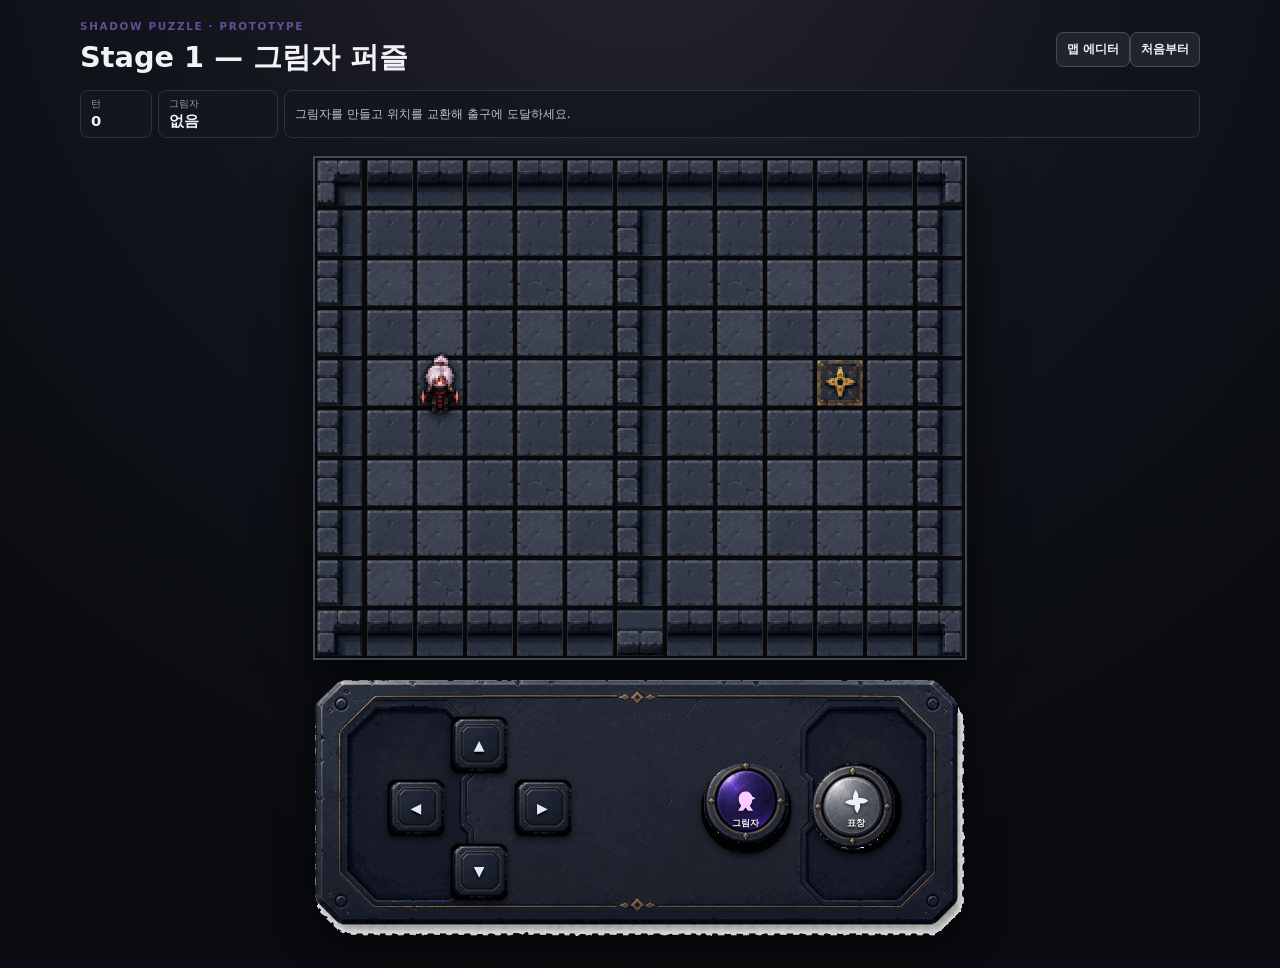
==== commit d3481beb: "Upgrade controls with console art assets" ====
--- a/index.html
+++ b/index.html
@@ -7,7 +7,7 @@
   <title>그림자 퍼즐 — Stage 1</title>
   <link rel="stylesheet" href="style-v30.css">
   <link rel="stylesheet" href="animation-v1.css?v=5">
-  <link rel="stylesheet" href="game-ui-v1.css?v=9">
+  <link rel="stylesheet" href="game-ui-v1.css?v=10">
 </head>
 <body>
   <main class="app">
--- a/game-ui-v1.css
+++ b/game-ui-v1.css
@@ -268,3 +268,80 @@
   background-position:71.428571% 66.666667%!important;
   filter:drop-shadow(0 0 5px #e5b84f99);
 }
+
+/* v10: raster console skin. Interactive HTML remains untouched above the art. */
+@media(min-width:821px){
+  .layout{grid-template-columns:1fr;gap:12px}
+  .controls{width:min(calc(var(--cell)*13),100%);margin:0 auto}
+}
+.controls .play-controls{
+  width:min(calc(var(--cell)*13),100%);
+  aspect-ratio:1024/403;
+  min-height:0;
+  margin:0 auto;
+  padding:clamp(15px,3.4%,26px) clamp(22px,5%,42px)!important;
+  border:0;
+  border-radius:0;
+  background:transparent url("assets/ui/ui_console_panel_v1.png?v=1") center/100% 100% no-repeat!important;
+  box-shadow:none;
+  filter:drop-shadow(0 12px 18px #0009);
+}
+.controls .mobile-control-deck{
+  height:100%;
+  grid-template-columns:1fr 1fr;
+  align-items:center;
+  gap:clamp(34px,10%,72px);
+  padding:0;
+  border:0;
+  border-radius:0;
+  background:transparent;
+}
+.movement-side,.skills-side{display:grid;place-items:center;height:100%}
+.movement-pad{width:min(76%,190px);max-width:190px;gap:0}
+.movement-pad button,
+.skill-pad .shadow-action,
+.skill-pad .shuriken-action{
+  border:0!important;
+  background-color:transparent!important;
+  background-image:url("assets/ui/ui_console_buttons_v1.png?v=1")!important;
+  background-repeat:no-repeat!important;
+  background-size:300% 200%!important;
+  box-shadow:none!important;
+  filter:drop-shadow(0 3px 3px #0009);
+  transform:none;
+}
+.movement-pad button{
+  background-position:0 0!important;
+  color:#e4e8ef;
+  font-size:clamp(.7rem,calc(var(--cell)*.28),1.05rem);
+  text-shadow:0 2px 2px #000;
+}
+.movement-pad button:active{
+  background-position:50% 0!important;
+  transform:translateY(1px);
+}
+.skill-pad{width:min(94%,210px);max-width:210px;grid-template-columns:1fr 1fr;gap:clamp(5px,5%,12px)}
+.skill-pad .shuriken-action{background-position:100% 0!important}
+.skill-pad .shuriken-action:active{background-position:0 100%!important;transform:translateY(1px)}
+.skill-pad .shadow-action{background-position:50% 100%!important}
+.skill-pad .shadow-action.active,
+.skill-pad .shadow-action:active{background-position:100% 100%!important;transform:translateY(1px)}
+.skill-pad .shadow-action,.skill-pad .shuriken-action{
+  color:#f2f1f6;
+  text-shadow:0 2px 2px #000;
+}
+.skill-pad .shadow-action span,.skill-pad .shuriken-action span{font-size:clamp(.58rem,calc(var(--cell)*.18),.74rem)}
+.skill-icon{width:clamp(19px,calc(var(--cell)*.54),29px);height:clamp(19px,calc(var(--cell)*.54),29px)}
+
+@media(max-width:820px){
+  .controls .play-controls{width:min(390px,calc(100vw - 12px));margin:3px auto 0}
+  .controls .mobile-control-deck{grid-template-columns:1fr 1fr;gap:clamp(26px,9vw,48px);padding:0}
+  .movement-pad{width:min(75%,142px)}
+  .skill-pad{width:min(94%,166px)}
+}
+@media(max-width:560px){
+  .controls .play-controls{padding:clamp(12px,3.4%,18px) clamp(19px,5%,26px)!important}
+  .controls .mobile-control-deck{gap:clamp(20px,7vw,34px);padding:0}
+  .movement-pad{width:min(76%,132px)}
+  .skill-pad{width:min(96%,154px)}
+}
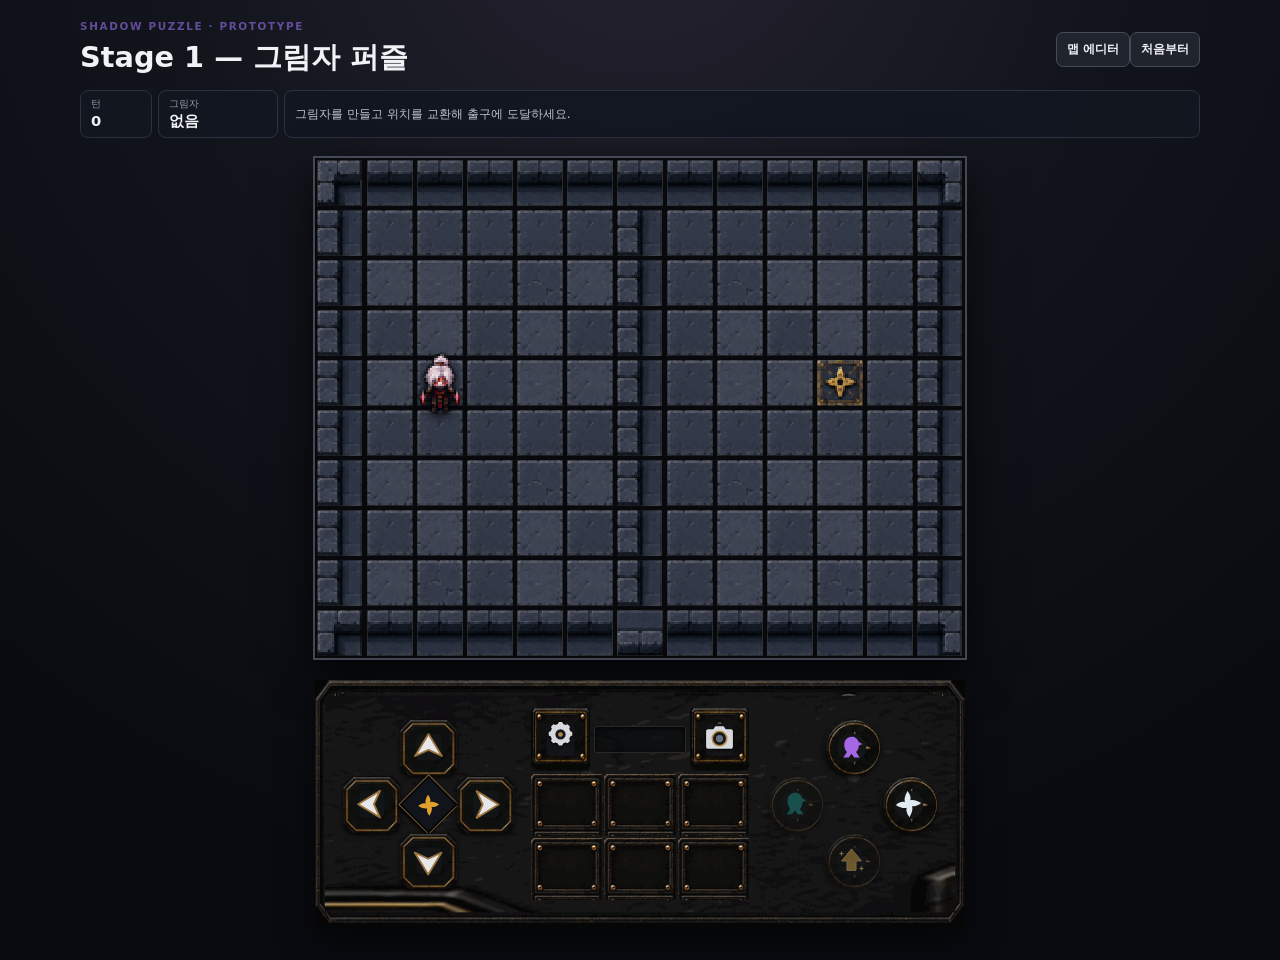
==== commit 888526ff: "Match controls to final Shadow Puzzle art direction" ====
--- a/index.html
+++ b/index.html
@@ -7,7 +7,7 @@
   <title>그림자 퍼즐 — Stage 1</title>
   <link rel="stylesheet" href="style-v30.css">
   <link rel="stylesheet" href="animation-v1.css?v=5">
-  <link rel="stylesheet" href="game-ui-v1.css?v=10">
+  <link rel="stylesheet" href="game-ui-v1.css?v=11">
 </head>
 <body>
   <main class="app">
@@ -35,16 +35,30 @@
           <div class="mobile-control-deck">
             <div class="movement-side">
               <div class="movement-pad">
-                <button class="move-up" data-move="up" aria-label="위로 이동">▲</button>
-                <button class="move-left" data-move="left" aria-label="왼쪽으로 이동">◀</button>
-                <button class="move-right" data-move="right" aria-label="오른쪽으로 이동">▶</button>
-                <button class="move-down" data-move="down" aria-label="아래로 이동">▼</button>
+                <button class="move-up" data-move="up" aria-label="위로 이동"><img src="assets/icons/final/arrow.svg" alt=""></button>
+                <button class="move-left" data-move="left" aria-label="왼쪽으로 이동"><img src="assets/icons/final/arrow.svg" alt=""></button>
+                <span class="dpad-center" aria-hidden="true"><img src="assets/icons/shuriken-mark.svg" alt=""></span>
+                <button class="move-right" data-move="right" aria-label="오른쪽으로 이동"><img src="assets/icons/final/arrow.svg" alt=""></button>
+                <button class="move-down" data-move="down" aria-label="아래로 이동"><img src="assets/icons/final/arrow.svg" alt=""></button>
+              </div>
+            </div>
+            <div class="center-side">
+              <div class="option-row">
+                <button class="option-button" type="button" disabled aria-label="설정 준비 중"><img src="assets/icons/final/settings.svg" alt=""></button>
+                <span class="logo-space" aria-hidden="true"></span>
+                <button class="option-button" type="button" disabled aria-label="카메라 준비 중"><img src="assets/icons/final/camera.svg" alt=""></button>
+              </div>
+              <div class="inventory-grid" aria-label="인벤토리 6칸">
+                <span class="inventory-slot"></span><span class="inventory-slot"></span><span class="inventory-slot"></span>
+                <span class="inventory-slot"></span><span class="inventory-slot"></span><span class="inventory-slot"></span>
               </div>
             </div>
             <div class="skills-side">
               <div class="skill-pad">
-                <button id="shadowButton" class="primary shadow-action" aria-label="그림자 행동"><img class="skill-icon" src="assets/icons/shadow-mark.svg" alt=""><span>그림자</span></button>
-                <button id="shurikenButton" class="skill-slot shuriken-action" aria-label="바라보는 방향으로 표창 던지기"><img class="skill-icon" src="assets/icons/shuriken-mark.svg" alt=""><span>표창</span></button>
+                <button id="shadowButton" class="primary shadow-action skill-north" aria-label="그림자 행동"><img class="skill-icon" src="assets/icons/shadow-mark.svg" alt=""></button>
+                <button class="skill-slot shadow-teal-action skill-west" disabled aria-label="두 번째 그림자 준비 중"><img class="skill-icon" src="assets/icons/shadow-mark.svg" alt=""></button>
+                <button id="shurikenButton" class="skill-slot shuriken-action skill-east" aria-label="바라보는 방향으로 표창 던지기"><img class="skill-icon" src="assets/icons/shuriken-mark.svg" alt=""></button>
+                <button class="skill-slot enhance-action skill-south" disabled aria-label="강화 준비 중"><img class="skill-icon" src="assets/icons/final/enhance.svg" alt=""></button>
               </div>
             </div>
           </div>
@@ -65,6 +79,6 @@
       </div>
     </section>
   </div>
-  <script src="game-v34.js?v=19"></script>
+  <script src="game-v34.js?v=20"></script>
 </body>
 </html>
--- a/game-ui-v1.css
+++ b/game-ui-v1.css
@@ -345,3 +345,99 @@
   .movement-pad{width:min(76%,132px)}
   .skill-pad{width:min(96%,154px)}
 }
+
+/* v11: final-reference 30/40/30 console layout and reusable extracted resources. */
+.controls .play-controls{
+  aspect-ratio:2.62;
+  padding:clamp(13px,3.2%,22px) clamp(17px,3.5%,30px)!important;
+  background-image:url("assets/ui/final/control_panel_frame.png?v=1")!important;
+  background-size:100% 100%!important;
+}
+.controls .mobile-control-deck{
+  grid-template-columns:30% 40% 30%;
+  gap:0;
+  overflow:visible;
+}
+.movement-side,.center-side,.skills-side{min-width:0;height:100%;display:grid;place-items:center}
+
+.movement-pad{
+  width:min(94%,190px);
+  max-width:none;
+  display:grid;
+  grid-template-columns:repeat(3,1fr);
+  grid-template-rows:repeat(3,1fr);
+  gap:0;
+}
+.movement-pad button{
+  width:100%;height:100%;padding:16%;
+  background-image:url("assets/ui/final/dpad_button.png?v=1")!important;
+  background-size:100% 100%!important;
+  background-position:center!important;
+  filter:drop-shadow(0 2px 2px #000b);
+}
+.movement-pad button:active{background-position:center!important;filter:brightness(.78) drop-shadow(0 1px 1px #000)}
+.movement-pad button img{display:block;width:100%;height:100%;object-fit:contain;pointer-events:none}
+.movement-pad .move-up img{transform:rotate(0)}
+.movement-pad .move-right img{transform:rotate(90deg)}
+.movement-pad .move-down img{transform:rotate(180deg)}
+.movement-pad .move-left img{transform:rotate(-90deg)}
+.dpad-center{
+  grid-column:2;grid-row:2;width:76%;height:76%;align-self:center;justify-self:center;
+  display:grid;place-items:center;
+  background:#11151b;border:1px solid #76572f;box-shadow:inset 0 0 0 2px #050608,0 2px 3px #000;
+  transform:rotate(45deg);
+}
+.dpad-center img{width:58%;height:58%;transform:rotate(-45deg);filter:brightness(0) saturate(100%) invert(69%) sepia(43%) saturate(680%) hue-rotate(358deg) brightness(88%)}
+
+.center-side{grid-template-rows:auto 1fr;align-content:center;gap:3px;padding:3% 5%}
+.option-row,.inventory-grid{width:100%}
+.option-row{display:grid;grid-template-columns:27% 1fr 27%;align-items:center;gap:4px}
+.option-button{
+  width:100%;aspect-ratio:1;padding:22%;margin:0!important;
+  border:0!important;border-radius:0!important;
+  background:transparent url("assets/ui/final/option_button.png?v=1") center/100% 100% no-repeat!important;
+  box-shadow:none!important;opacity:1!important;
+}
+.option-button img{width:100%;height:100%;object-fit:contain;filter:drop-shadow(0 1px 1px #000)}
+.logo-space{height:42%;min-height:8px;border:1px solid #292821;border-radius:3px;background:#080a0e99;box-shadow:inset 0 1px 4px #000}
+.inventory-grid{display:grid;grid-template-columns:repeat(3,1fr);grid-template-rows:repeat(2,1fr);gap:2px;align-self:start}
+.inventory-slot{
+  display:block;aspect-ratio:96/84;
+  background:transparent url("assets/ui/final/inventory_slot.png?v=1") center/100% 100% no-repeat;
+}
+
+.skill-pad{
+  width:min(94%,190px);max-width:none;
+  display:grid;grid-template-columns:repeat(3,1fr);grid-template-rows:repeat(3,1fr);gap:0;
+}
+.skill-pad .shadow-action,.skill-pad .shadow-teal-action,
+.skill-pad .shuriken-action,.skill-pad .enhance-action{
+  width:100%;height:100%;aspect-ratio:1;padding:24%;margin:0!important;
+  border:0!important;border-radius:50%!important;
+  background:transparent url("assets/ui/final/skill_button.png?v=1") center/100% 100% no-repeat!important;
+  box-shadow:none!important;filter:drop-shadow(0 2px 2px #000b);transform:none;
+}
+.skill-pad .skill-north{grid-column:2;grid-row:1}
+.skill-pad .skill-west{grid-column:1;grid-row:2}
+.skill-pad .skill-east{grid-column:3;grid-row:2}
+.skill-pad .skill-south{grid-column:2;grid-row:3}
+.skill-pad .shadow-action.active{background-position:center!important;box-shadow:0 0 0 2px #815cc5,0 0 9px #6c3fb8aa!important}
+.skill-pad button:active:not(:disabled){filter:brightness(.78) drop-shadow(0 1px 1px #000);transform:translateY(1px)}
+.skill-pad button:disabled{opacity:.46}
+.skill-pad .skill-icon{width:100%;height:100%;object-fit:contain}
+.shadow-action .skill-icon{filter:brightness(0) saturate(100%) invert(51%) sepia(38%) saturate(1250%) hue-rotate(224deg) brightness(90%)}
+.shadow-teal-action .skill-icon{filter:brightness(0) saturate(100%) invert(55%) sepia(28%) saturate(950%) hue-rotate(128deg) brightness(82%)}
+.shuriken-action .skill-icon{filter:brightness(0) saturate(100%) invert(88%) sepia(8%) saturate(230%) hue-rotate(176deg) brightness(102%)}
+.enhance-action .skill-icon{filter:none}
+
+@media(max-width:820px){
+  .controls .play-controls{width:min(390px,calc(100vw - 10px));padding:12px 17px!important}
+  .controls .mobile-control-deck{grid-template-columns:30% 40% 30%;gap:0;padding:0}
+  .movement-pad,.skill-pad{width:96%}
+}
+@media(max-width:560px){
+  .controls .play-controls{padding:11px 16px!important}
+  .controls .mobile-control-deck{gap:0;padding:0}
+  .movement-pad,.skill-pad{width:98%;max-width:none}
+  .center-side{padding:2% 4%;gap:2px}
+}
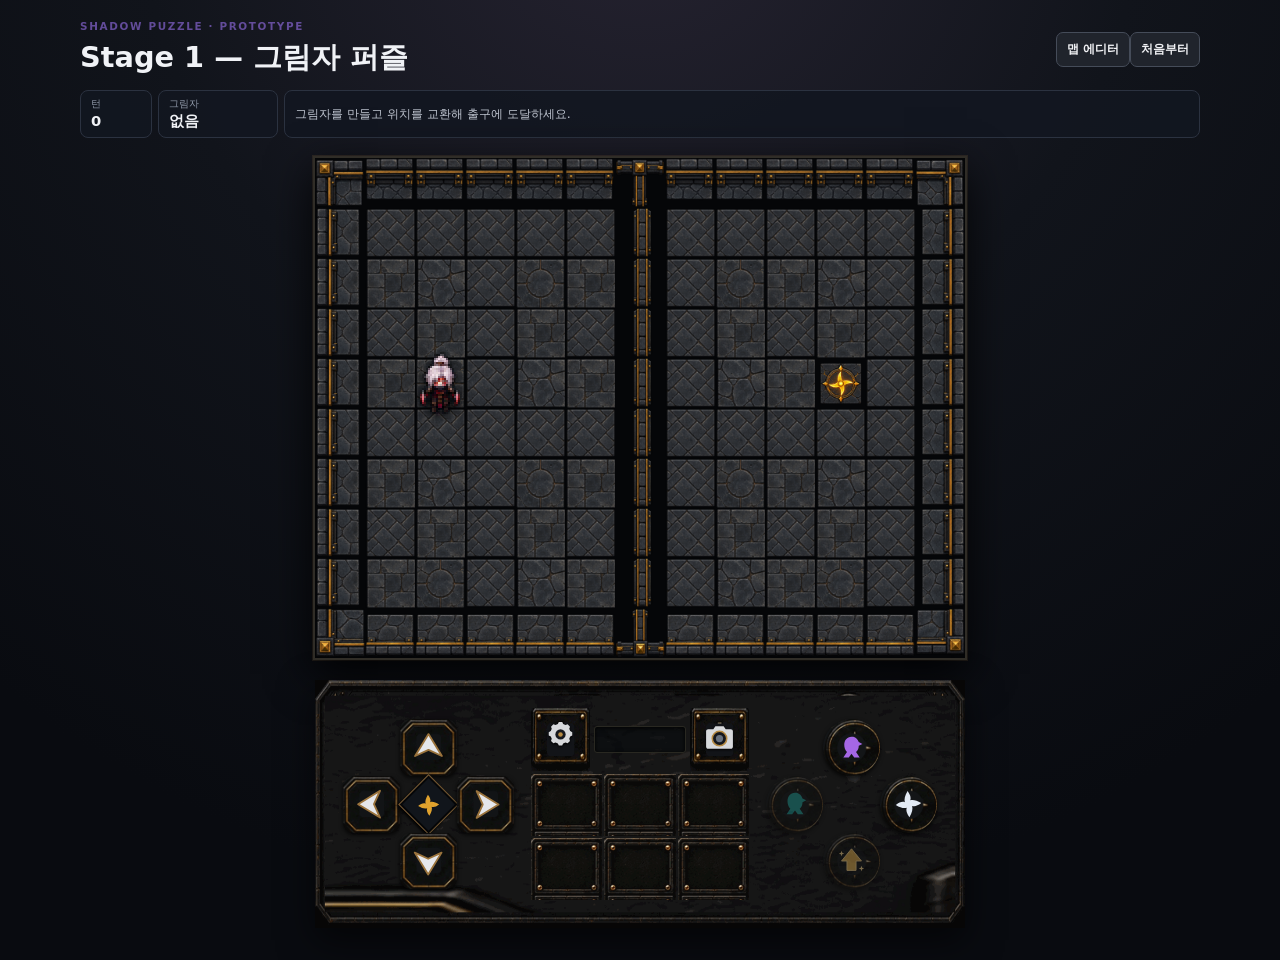
==== commit 9f38dd42: "Apply generated environment assets to game board" ====
--- a/index.html
+++ b/index.html
@@ -7,7 +7,7 @@
   <title>그림자 퍼즐 — Stage 1</title>
   <link rel="stylesheet" href="style-v30.css">
   <link rel="stylesheet" href="animation-v1.css?v=5">
-  <link rel="stylesheet" href="game-ui-v1.css?v=11">
+  <link rel="stylesheet" href="game-ui-v1.css?v=12">
 </head>
 <body>
   <main class="app">
@@ -79,6 +79,6 @@
       </div>
     </section>
   </div>
-  <script src="game-v34.js?v=20"></script>
+  <script src="game-v34.js?v=21"></script>
 </body>
 </html>
--- a/game-ui-v1.css
+++ b/game-ui-v1.css
@@ -441,3 +441,38 @@
   .movement-pad,.skill-pad{width:98%;max-width:none}
   .center-side{padding:2% 4%;gap:2px}
 }
+
+/* v12: generated 128px environment assets are used directly by the map renderer. */
+.board{
+  border-color:#302d27;
+  background:#050608;
+  box-shadow:0 14px 42px #000d,0 0 0 1px #80623c40;
+}
+.cell.art-tile,
+.cell.legacy-object-art{
+  background-repeat:no-repeat;
+  background-position:center;
+  background-size:100% 100%;
+  image-rendering:auto;
+}
+.cell.art-tile.wall{z-index:2}
+.cell.art-tile.goal{z-index:1}
+.cell.legacy-object-art{
+  border:0;
+  border-radius:0;
+  background-color:transparent;
+  box-shadow:none;
+  image-rendering:pixelated;
+}
+.cell.art-tile.candidate{
+  background-color:#9569dd24;
+  background-blend-mode:screen;
+}
+.cell.art-tile.target-cursor{
+  background-color:#9f78e13b;
+  background-blend-mode:screen;
+}
+.cleared .cell.art-tile.goal{
+  background-position:center!important;
+  filter:brightness(1.08) drop-shadow(0 0 5px #e5b84f80);
+}
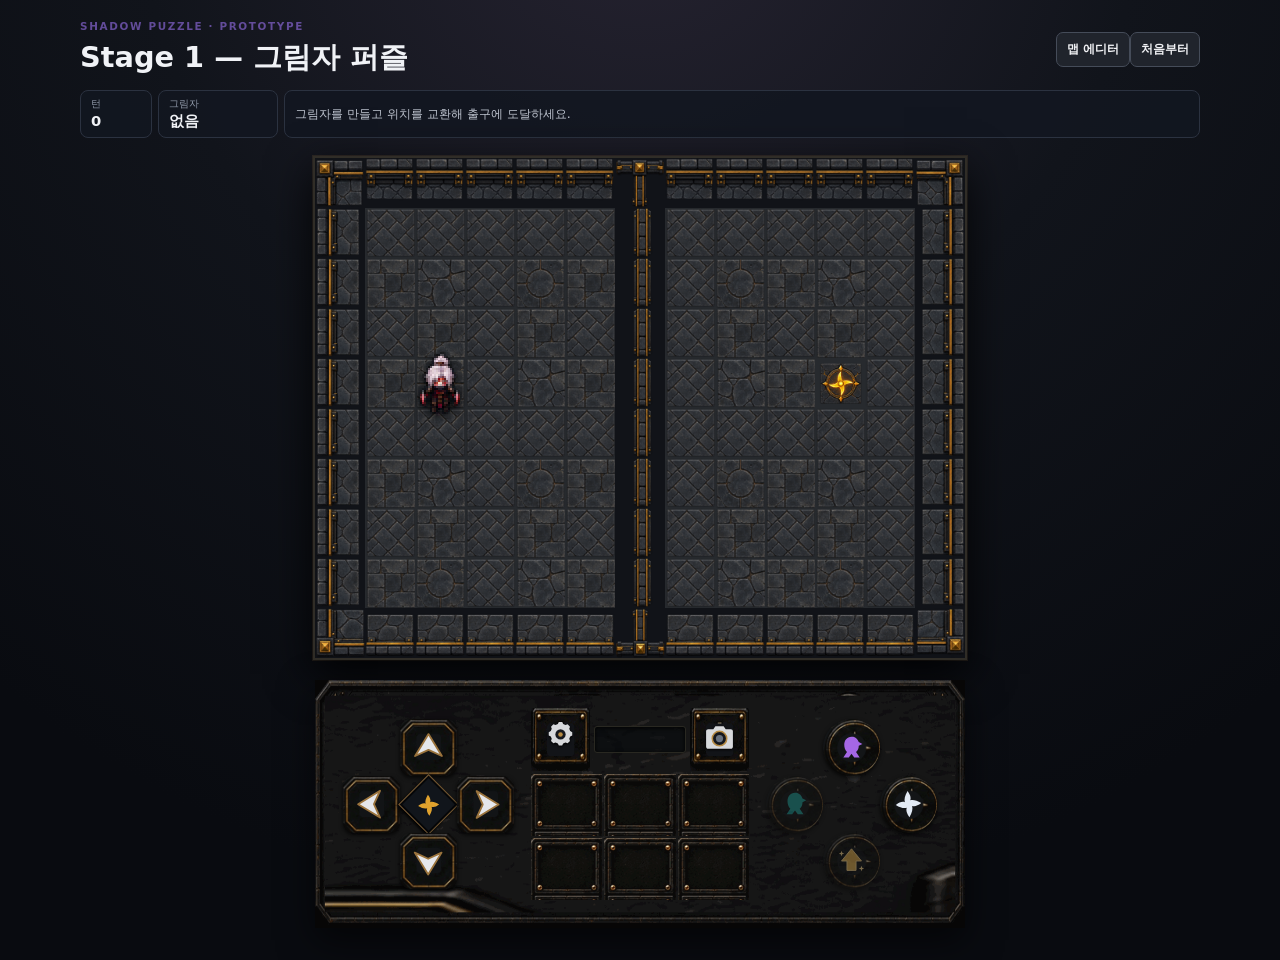
==== commit b1896839: "Blend transparent tile edges with stone backing" ====
--- a/index.html
+++ b/index.html
@@ -7,7 +7,7 @@
   <title>그림자 퍼즐 — Stage 1</title>
   <link rel="stylesheet" href="style-v30.css">
   <link rel="stylesheet" href="animation-v1.css?v=5">
-  <link rel="stylesheet" href="game-ui-v1.css?v=12">
+  <link rel="stylesheet" href="game-ui-v1.css?v=13">
 </head>
 <body>
   <main class="app">
--- a/game-ui-v1.css
+++ b/game-ui-v1.css
@@ -450,13 +450,14 @@
 }
 .cell.art-tile,
 .cell.legacy-object-art{
+  background-color:#272a2e;
   background-repeat:no-repeat;
   background-position:center;
   background-size:100% 100%;
   image-rendering:auto;
 }
-.cell.art-tile.wall{z-index:2}
-.cell.art-tile.goal{z-index:1}
+.cell.art-tile.wall{z-index:2;background-color:#111318}
+.cell.art-tile.goal{z-index:1;background-color:#272a2e}
 .cell.legacy-object-art{
   border:0;
   border-radius:0;
